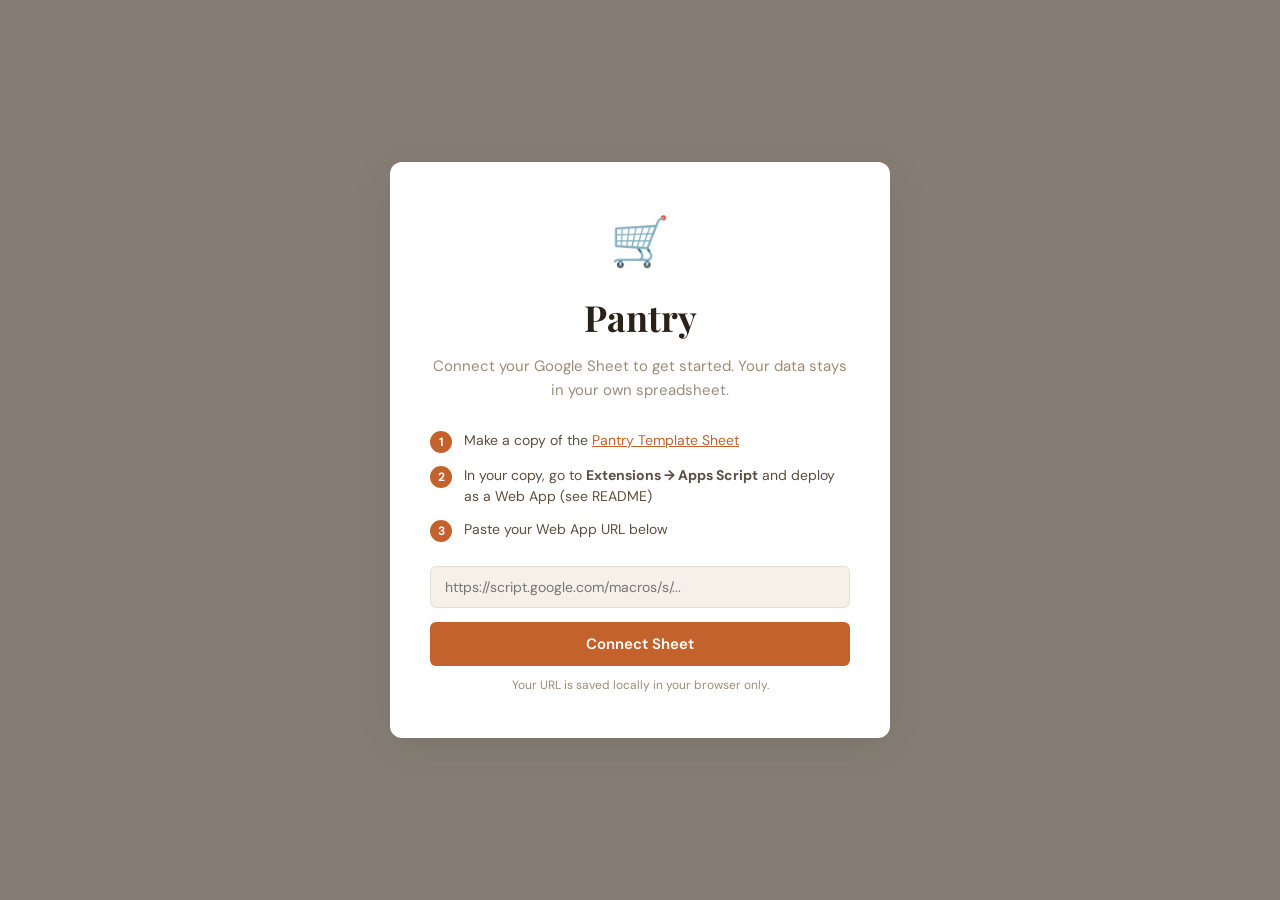
==== index.html @ daf3e523 "Add files via upload" ====
<!DOCTYPE html>
<html lang="en">
<head>
  <meta charset="UTF-8" />
  <meta name="viewport" content="width=device-width, initial-scale=1.0" />
  <title>Pantry — Grocery List Manager</title>
  <link rel="preconnect" href="https://fonts.googleapis.com" />
  <link rel="preconnect" href="https://fonts.gstatic.com" crossorigin />
  <link href="https://fonts.googleapis.com/css2?family=Playfair+Display:wght@400;600;700&family=DM+Sans:wght@300;400;500&display=swap" rel="stylesheet" />
  <link rel="stylesheet" href="style.css" />
</head>
<body>

  <!-- SETUP MODAL -->
  <div id="setup-modal" class="modal-overlay active">
    <div class="modal-box setup-box">
      <div class="setup-logo">🛒</div>
      <h1 class="setup-title">Pantry</h1>
      <p class="setup-sub">Connect your Google Sheet to get started. Your data stays in your own spreadsheet.</p>
      <div class="setup-steps">
        <div class="step">
          <span class="step-num">1</span>
          <span>Make a copy of the <a href="https://docs.google.com/spreadsheets/d/1BxiMVs0XRA5nFMdKvBdBZjgmUUqptlbs74OgVE2upms/copy" target="_blank">Pantry Template Sheet</a></span>
        </div>
        <div class="step">
          <span class="step-num">2</span>
          <span>In your copy, go to <strong>Extensions → Apps Script</strong> and deploy as a Web App (see README)</span>
        </div>
        <div class="step">
          <span class="step-num">3</span>
          <span>Paste your Web App URL below</span>
        </div>
      </div>
      <input id="sheet-url-input" class="setup-input" type="url" placeholder="https://script.google.com/macros/s/..." />
      <button class="btn-primary setup-connect" onclick="connectSheet()">Connect Sheet</button>
      <p class="setup-note">Your URL is saved locally in your browser only.</p>
    </div>
  </div>

  <!-- GENERIC MODAL -->
  <div id="generic-modal" class="modal-overlay">
    <div class="modal-box" id="generic-modal-box">
      <button class="modal-close" onclick="closeModal()">✕</button>
      <div id="generic-modal-content"></div>
    </div>
  </div>

  <!-- TOAST -->
  <div id="toast" class="toast"></div>

  <!-- APP SHELL -->
  <div id="app" class="app hidden">

    <!-- SIDEBAR -->
    <aside class="sidebar">
      <div class="sidebar-header">
        <span class="sidebar-logo">🛒</span>
        <span class="sidebar-title">Pantry</span>
      </div>
      <nav class="sidebar-nav">
        <button class="nav-btn active" data-view="database" onclick="switchView('database')">
          <span class="nav-icon">📦</span> Item Database
        </button>
        <button class="nav-btn" data-view="list" onclick="switchView('list')">
          <span class="nav-icon">📋</span> Shopping List
          <span id="list-badge" class="badge hidden">0</span>
        </button>
      </nav>
      <div class="sidebar-footer">
        <button class="btn-ghost small" onclick="openSetup()">⚙ Settings</button>
      </div>
    </aside>

    <!-- MAIN CONTENT -->
    <main class="main">

      <!-- DATABASE VIEW -->
      <section id="view-database" class="view active">
        <div class="view-header">
          <div>
            <h2 class="view-title">Item Database</h2>
            <p class="view-sub">Organize items into categories</p>
          </div>
          <div class="view-actions">
            <button class="btn-secondary" onclick="openAddCategory()">+ Category</button>
            <button class="btn-primary" onclick="openAddItem()">+ Item</button>
          </div>
        </div>

        <div id="db-loading" class="loading-state">
          <div class="spinner"></div> Loading your database…
        </div>
        <div id="db-empty" class="empty-state hidden">
          <div class="empty-icon">🥦</div>
          <p>No items yet. Start by adding a category.</p>
        </div>
        <div id="categories-container" class="categories-grid hidden"></div>
      </section>

      <!-- LIST VIEW -->
      <section id="view-list" class="view hidden">
        <div class="view-header">
          <div>
            <h2 class="view-title">Shopping List</h2>
            <p class="view-sub" id="list-subtitle">Your current shopping list</p>
          </div>
          <div class="view-actions">
            <button class="btn-secondary" onclick="openAddQuickItem()">+ Quick Add</button>
            <button class="btn-secondary" onclick="openNewListModal()">↺ New List</button>
            <button class="btn-danger" onclick="clearChecked()">Clear Checked</button>
          </div>
        </div>

        <div id="list-loading" class="loading-state hidden">
          <div class="spinner"></div> Loading…
        </div>
        <div id="list-empty" class="empty-state hidden">
          <div class="empty-icon">🛍️</div>
          <p>Your list is empty. Add items from the database.</p>
        </div>
        <div id="list-container" class="list-sections hidden"></div>
      </section>

    </main>
  </div>

  <script src="app.js"></script>
</body>
</html>
---- style.css ----
/* ============================================================
   PANTRY — CSS
   Aesthetic: Warm editorial market — cream, terracotta, sage
   ============================================================ */

:root {
  --cream: #f5f0e8;
  --cream-dark: #ede7d9;
  --parchment: #e8dece;
  --terracotta: #c4622d;
  --terracotta-light: #e07d4f;
  --terracotta-muted: #f2d5c4;
  --sage: #5a7a5e;
  --sage-light: #8aac8e;
  --sage-muted: #d4e4d6;
  --ink: #2a2118;
  --ink-mid: #5c4f40;
  --ink-light: #9c8c7a;
  --white: #ffffff;
  --danger: #b03a2e;
  --danger-light: #f5d0cc;

  --radius: 12px;
  --radius-sm: 6px;
  --shadow: 0 2px 16px rgba(42,33,24,0.10);
  --shadow-lg: 0 8px 40px rgba(42,33,24,0.14);

  --font-display: 'Playfair Display', Georgia, serif;
  --font-body: 'DM Sans', sans-serif;
}

*, *::before, *::after { box-sizing: border-box; margin: 0; padding: 0; }

html, body {
  height: 100%;
  font-family: var(--font-body);
  background: var(--cream);
  color: var(--ink);
  font-size: 15px;
  line-height: 1.5;
}

/* ---- LAYOUT ---- */
.app {
  display: flex;
  height: 100vh;
  overflow: hidden;
}
.app.hidden { display: none; }

/* ---- SIDEBAR ---- */
.sidebar {
  width: 220px;
  min-width: 220px;
  background: var(--ink);
  color: var(--cream);
  display: flex;
  flex-direction: column;
  padding: 0;
  border-right: none;
}
.sidebar-header {
  display: flex;
  align-items: center;
  gap: 10px;
  padding: 28px 20px 20px;
  border-bottom: 1px solid rgba(255,255,255,0.08);
}
.sidebar-logo { font-size: 22px; }
.sidebar-title {
  font-family: var(--font-display);
  font-size: 22px;
  font-weight: 700;
  letter-spacing: 0.02em;
  color: var(--cream);
}
.sidebar-nav {
  flex: 1;
  padding: 16px 12px;
  display: flex;
  flex-direction: column;
  gap: 4px;
}
.nav-btn {
  display: flex;
  align-items: center;
  gap: 10px;
  width: 100%;
  padding: 11px 14px;
  border: none;
  background: transparent;
  color: rgba(245,240,232,0.65);
  font-family: var(--font-body);
  font-size: 14px;
  font-weight: 500;
  border-radius: var(--radius-sm);
  cursor: pointer;
  transition: background 0.15s, color 0.15s;
  position: relative;
  text-align: left;
}
.nav-btn:hover { background: rgba(255,255,255,0.08); color: var(--cream); }
.nav-btn.active { background: var(--terracotta); color: #fff; }
.nav-icon { font-size: 16px; }
.sidebar-footer {
  padding: 16px 12px;
  border-top: 1px solid rgba(255,255,255,0.08);
}

/* ---- BADGE ---- */
.badge {
  background: var(--terracotta-light);
  color: #fff;
  font-size: 11px;
  font-weight: 700;
  border-radius: 20px;
  padding: 1px 7px;
  margin-left: auto;
}
.badge.hidden { display: none; }

/* ---- MAIN ---- */
.main {
  flex: 1;
  overflow-y: auto;
  background: var(--cream);
  padding: 0;
}

/* ---- VIEWS ---- */
.view { display: none; padding: 36px 40px; }
.view.active { display: block; }
.view-header {
  display: flex;
  justify-content: space-between;
  align-items: flex-start;
  margin-bottom: 32px;
  flex-wrap: wrap;
  gap: 16px;
}
.view-title {
  font-family: var(--font-display);
  font-size: 30px;
  font-weight: 700;
  color: var(--ink);
  line-height: 1.1;
}
.view-sub { color: var(--ink-light); font-size: 13.5px; margin-top: 4px; }
.view-actions { display: flex; gap: 10px; flex-wrap: wrap; }

/* ---- BUTTONS ---- */
button { cursor: pointer; font-family: var(--font-body); }
.btn-primary {
  background: var(--terracotta);
  color: #fff;
  border: none;
  padding: 9px 18px;
  border-radius: var(--radius-sm);
  font-size: 14px;
  font-weight: 500;
  transition: background 0.15s, transform 0.1s;
}
.btn-primary:hover { background: var(--terracotta-light); transform: translateY(-1px); }
.btn-secondary {
  background: var(--white);
  color: var(--ink);
  border: 1.5px solid var(--parchment);
  padding: 9px 18px;
  border-radius: var(--radius-sm);
  font-size: 14px;
  font-weight: 500;
  transition: border-color 0.15s, background 0.15s;
}
.btn-secondary:hover { border-color: var(--terracotta); background: var(--terracotta-muted); }
.btn-danger {
  background: transparent;
  color: var(--danger);
  border: 1.5px solid var(--danger-light);
  padding: 9px 18px;
  border-radius: var(--radius-sm);
  font-size: 14px;
  font-weight: 500;
  transition: background 0.15s;
}
.btn-danger:hover { background: var(--danger-light); }
.btn-ghost {
  background: transparent;
  color: rgba(245,240,232,0.55);
  border: none;
  font-size: 13px;
  padding: 7px 10px;
  border-radius: var(--radius-sm);
  transition: color 0.15s;
}
.btn-ghost:hover { color: var(--cream); }
.btn-ghost.small { font-size: 12px; }
.btn-icon {
  background: none;
  border: none;
  color: var(--ink-light);
  font-size: 14px;
  padding: 4px 7px;
  border-radius: var(--radius-sm);
  transition: color 0.15s, background 0.15s;
}
.btn-icon:hover { color: var(--terracotta); background: var(--terracotta-muted); }

/* ---- CATEGORIES GRID ---- */
.categories-grid {
  display: grid;
  grid-template-columns: repeat(auto-fill, minmax(300px, 1fr));
  gap: 20px;
}
.category-card {
  background: var(--white);
  border-radius: var(--radius);
  box-shadow: var(--shadow);
  overflow: hidden;
  border: 1px solid var(--parchment);
  transition: box-shadow 0.2s;
}
.category-card:hover { box-shadow: var(--shadow-lg); }
.category-header {
  display: flex;
  align-items: center;
  justify-content: space-between;
  padding: 14px 16px 12px;
  border-bottom: 1px solid var(--cream-dark);
  background: var(--cream);
}
.category-name {
  font-family: var(--font-display);
  font-size: 16px;
  font-weight: 600;
  color: var(--ink);
}
.category-actions { display: flex; gap: 4px; }
.category-items { padding: 10px 0; min-height: 40px; }
.item-row {
  display: flex;
  align-items: center;
  padding: 7px 16px;
  gap: 10px;
  transition: background 0.12s;
  cursor: pointer;
}
.item-row:hover { background: var(--cream); }
.item-row.in-list { background: var(--sage-muted); }
.item-dot {
  width: 8px; height: 8px;
  border-radius: 50%;
  background: var(--parchment);
  flex-shrink: 0;
  transition: background 0.15s;
}
.item-row.in-list .item-dot { background: var(--sage); }
.item-name { flex: 1; font-size: 14px; color: var(--ink-mid); }
.item-row.in-list .item-name { color: var(--sage); font-weight: 500; }
.item-actions { display: flex; gap: 2px; opacity: 0; transition: opacity 0.15s; }
.item-row:hover .item-actions { opacity: 1; }
.add-to-list-btn {
  background: var(--sage-muted);
  color: var(--sage);
  border: none;
  border-radius: var(--radius-sm);
  font-size: 12px;
  font-weight: 600;
  padding: 3px 10px;
  cursor: pointer;
  transition: background 0.15s;
}
.add-to-list-btn:hover { background: var(--sage-light); color: #fff; }
.remove-from-list-btn {
  background: var(--terracotta-muted);
  color: var(--terracotta);
  border: none;
  border-radius: var(--radius-sm);
  font-size: 12px;
  font-weight: 600;
  padding: 3px 8px;
  cursor: pointer;
  transition: background 0.15s;
}
.remove-from-list-btn:hover { background: var(--terracotta); color: #fff; }
.category-add-item {
  padding: 8px 16px 12px;
  border-top: 1px dashed var(--parchment);
}
.category-add-item-btn {
  background: none;
  border: none;
  color: var(--ink-light);
  font-size: 13px;
  padding: 4px 0;
  cursor: pointer;
  transition: color 0.15s;
}
.category-add-item-btn:hover { color: var(--terracotta); }

/* ---- SHOPPING LIST ---- */
.list-sections { display: flex; flex-direction: column; gap: 24px; }
.list-section-header {
  display: flex;
  align-items: center;
  gap: 10px;
  margin-bottom: 10px;
}
.list-section-title {
  font-family: var(--font-display);
  font-size: 16px;
  font-weight: 600;
  color: var(--ink);
}
.list-item-card {
  background: var(--white);
  border: 1px solid var(--parchment);
  border-radius: var(--radius-sm);
  display: flex;
  align-items: center;
  padding: 10px 16px;
  gap: 14px;
  margin-bottom: 6px;
  transition: opacity 0.2s, background 0.15s;
}
.list-item-card.checked {
  opacity: 0.5;
  background: var(--cream-dark);
}
.list-item-card.checked .list-item-name {
  text-decoration: line-through;
  color: var(--ink-light);
}
.check-box {
  width: 20px; height: 20px;
  border-radius: 4px;
  border: 2px solid var(--parchment);
  flex-shrink: 0;
  cursor: pointer;
  background: #fff;
  display: flex;
  align-items: center;
  justify-content: center;
  font-size: 12px;
  transition: background 0.15s, border-color 0.15s;
}
.list-item-card.checked .check-box {
  background: var(--sage);
  border-color: var(--sage);
  color: #fff;
}
.list-item-name { flex: 1; font-size: 14.5px; color: var(--ink); }
.qty-control {
  display: flex;
  align-items: center;
  gap: 6px;
  background: var(--cream);
  border-radius: var(--radius-sm);
  padding: 3px 6px;
}
.qty-btn {
  background: none;
  border: none;
  color: var(--ink-mid);
  font-size: 16px;
  font-weight: 700;
  padding: 0 4px;
  cursor: pointer;
  line-height: 1;
  transition: color 0.15s;
}
.qty-btn:hover { color: var(--terracotta); }
.qty-display {
  min-width: 22px;
  text-align: center;
  font-size: 14px;
  font-weight: 600;
  color: var(--ink);
}
.list-delete-btn {
  background: none;
  border: none;
  color: var(--ink-light);
  font-size: 16px;
  padding: 2px 6px;
  cursor: pointer;
  border-radius: var(--radius-sm);
  transition: color 0.15s, background 0.15s;
}
.list-delete-btn:hover { color: var(--danger); background: var(--danger-light); }

/* ---- MODAL ---- */
.modal-overlay {
  position: fixed;
  inset: 0;
  background: rgba(42,33,24,0.55);
  backdrop-filter: blur(3px);
  z-index: 1000;
  display: flex;
  align-items: center;
  justify-content: center;
  padding: 20px;
  opacity: 0;
  pointer-events: none;
  transition: opacity 0.2s;
}
.modal-overlay.active {
  opacity: 1;
  pointer-events: all;
}
.modal-box {
  background: var(--white);
  border-radius: var(--radius);
  box-shadow: var(--shadow-lg);
  padding: 32px;
  width: 100%;
  max-width: 460px;
  position: relative;
  max-height: 90vh;
  overflow-y: auto;
}
.modal-close {
  position: absolute;
  top: 16px; right: 16px;
  background: none; border: none;
  font-size: 18px;
  color: var(--ink-light);
  cursor: pointer;
  border-radius: 4px;
  padding: 2px 7px;
  transition: color 0.15s, background 0.15s;
}
.modal-close:hover { color: var(--ink); background: var(--cream); }
.modal-title {
  font-family: var(--font-display);
  font-size: 22px;
  font-weight: 700;
  color: var(--ink);
  margin-bottom: 20px;
}
.modal-label {
  display: block;
  font-size: 12px;
  font-weight: 600;
  letter-spacing: 0.06em;
  text-transform: uppercase;
  color: var(--ink-light);
  margin-bottom: 6px;
  margin-top: 14px;
}
.modal-input, .modal-select {
  width: 100%;
  padding: 10px 13px;
  border: 1.5px solid var(--parchment);
  border-radius: var(--radius-sm);
  font-family: var(--font-body);
  font-size: 14.5px;
  color: var(--ink);
  background: var(--cream);
  outline: none;
  transition: border-color 0.15s;
}
.modal-input:focus, .modal-select:focus { border-color: var(--terracotta); background: #fff; }
.modal-actions {
  display: flex;
  gap: 10px;
  justify-content: flex-end;
  margin-top: 24px;
}
.modal-checkbox-row {
  display: flex;
  align-items: center;
  gap: 10px;
  margin-top: 14px;
  font-size: 14px;
  color: var(--ink-mid);
  cursor: pointer;
}
.modal-checkbox-row input { cursor: pointer; }

/* ---- SETUP MODAL ---- */
.setup-box {
  max-width: 500px;
  text-align: center;
  padding: 44px 40px;
}
.setup-logo { font-size: 48px; margin-bottom: 12px; }
.setup-title {
  font-family: var(--font-display);
  font-size: 36px;
  font-weight: 700;
  color: var(--ink);
  margin-bottom: 10px;
}
.setup-sub { color: var(--ink-light); margin-bottom: 28px; line-height: 1.6; }
.setup-steps {
  text-align: left;
  margin-bottom: 24px;
  display: flex;
  flex-direction: column;
  gap: 12px;
}
.step {
  display: flex;
  align-items: flex-start;
  gap: 12px;
  font-size: 14px;
  color: var(--ink-mid);
  line-height: 1.5;
}
.step a { color: var(--terracotta); }
.step-num {
  background: var(--terracotta);
  color: #fff;
  width: 22px; height: 22px;
  border-radius: 50%;
  display: flex;
  align-items: center;
  justify-content: center;
  font-size: 12px;
  font-weight: 700;
  flex-shrink: 0;
  margin-top: 1px;
}
.setup-input {
  width: 100%;
  padding: 11px 14px;
  border: 1.5px solid var(--parchment);
  border-radius: var(--radius-sm);
  font-family: var(--font-body);
  font-size: 14px;
  color: var(--ink);
  background: var(--cream);
  margin-bottom: 14px;
  outline: none;
  transition: border-color 0.15s;
}
.setup-input:focus { border-color: var(--terracotta); background: #fff; }
.setup-connect {
  width: 100%;
  padding: 12px;
  font-size: 15px;
  font-weight: 600;
  border-radius: var(--radius-sm);
  margin-bottom: 10px;
}
.setup-note { font-size: 12px; color: var(--ink-light); }

/* ---- NEW LIST MODAL ---- */
.prev-list-preview {
  border: 1px solid var(--parchment);
  border-radius: var(--radius-sm);
  max-height: 220px;
  overflow-y: auto;
  margin-top: 6px;
}
.prev-item-row {
  display: flex;
  align-items: center;
  gap: 10px;
  padding: 8px 14px;
  border-bottom: 1px solid var(--cream-dark);
  font-size: 14px;
}
.prev-item-row:last-child { border-bottom: none; }
.prev-item-row input { cursor: pointer; }
.prev-item-row label { flex: 1; cursor: pointer; color: var(--ink-mid); }
.prev-item-row .cat-tag {
  font-size: 11px;
  background: var(--cream-dark);
  color: var(--ink-light);
  border-radius: 20px;
  padding: 1px 8px;
}

/* ---- STATES ---- */
.loading-state {
  display: flex;
  align-items: center;
  gap: 14px;
  color: var(--ink-light);
  font-size: 14px;
  padding: 40px 0;
}
.empty-state {
  text-align: center;
  padding: 60px 20px;
  color: var(--ink-light);
}
.empty-icon { font-size: 42px; margin-bottom: 12px; }
.empty-state p { font-size: 15px; }
.hidden { display: none !important; }
.spinner {
  width: 20px; height: 20px;
  border: 2px solid var(--parchment);
  border-top-color: var(--terracotta);
  border-radius: 50%;
  animation: spin 0.7s linear infinite;
}
@keyframes spin { to { transform: rotate(360deg); } }

/* ---- TOAST ---- */
.toast {
  position: fixed;
  bottom: 28px;
  left: 50%;
  transform: translateX(-50%) translateY(20px);
  background: var(--ink);
  color: var(--cream);
  padding: 10px 22px;
  border-radius: 40px;
  font-size: 14px;
  font-weight: 500;
  opacity: 0;
  transition: opacity 0.2s, transform 0.2s;
  z-index: 9999;
  pointer-events: none;
  white-space: nowrap;
}
.toast.show {
  opacity: 1;
  transform: translateX(-50%) translateY(0);
}

/* ---- RESPONSIVE ---- */
@media (max-width: 700px) {
  .app { flex-direction: column; }
  .sidebar { width: 100%; min-width: unset; flex-direction: row; height: auto; padding: 12px; }
  .sidebar-header { border-bottom: none; padding: 0; }
  .sidebar-nav { flex-direction: row; padding: 0; flex: 1; }
  .sidebar-footer { display: none; }
  .view { padding: 20px 16px; }
  .categories-grid { grid-template-columns: 1fr; }
}
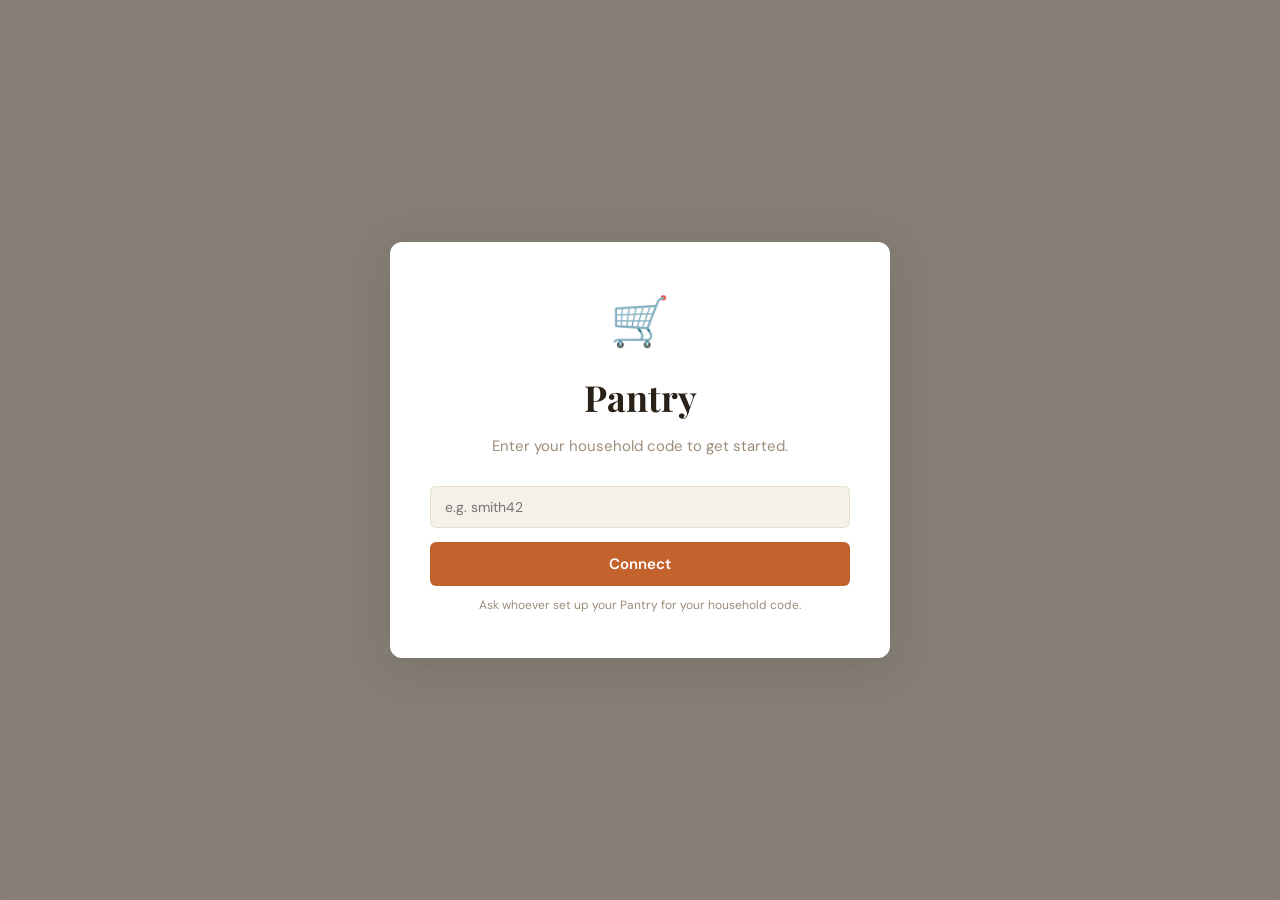
==== commit 64f091c4: "Add files via upload" ====
--- a/index.html
+++ b/index.html
@@ -16,24 +16,10 @@
     <div class="modal-box setup-box">
       <div class="setup-logo">🛒</div>
       <h1 class="setup-title">Pantry</h1>
-      <p class="setup-sub">Connect your Google Sheet to get started. Your data stays in your own spreadsheet.</p>
-      <div class="setup-steps">
-        <div class="step">
-          <span class="step-num">1</span>
-          <span>Make a copy of the <a href="https://docs.google.com/spreadsheets/d/1BxiMVs0XRA5nFMdKvBdBZjgmUUqptlbs74OgVE2upms/copy" target="_blank">Pantry Template Sheet</a></span>
-        </div>
-        <div class="step">
-          <span class="step-num">2</span>
-          <span>In your copy, go to <strong>Extensions → Apps Script</strong> and deploy as a Web App (see README)</span>
-        </div>
-        <div class="step">
-          <span class="step-num">3</span>
-          <span>Paste your Web App URL below</span>
-        </div>
-      </div>
-      <input id="sheet-url-input" class="setup-input" type="url" placeholder="https://script.google.com/macros/s/..." />
-      <button class="btn-primary setup-connect" onclick="connectSheet()">Connect Sheet</button>
-      <p class="setup-note">Your URL is saved locally in your browser only.</p>
+      <p class="setup-sub">Enter your household code to get started.</p>
+      <input id="household-code-input" class="setup-input" type="text" placeholder="e.g. smith42" autocomplete="off" autocapitalize="off" />
+      <button class="btn-primary setup-connect" onclick="connectWithCode()">Connect</button>
+      <p class="setup-note">Ask whoever set up your Pantry for your household code.</p>
     </div>
   </div>
 
@@ -67,7 +53,7 @@
         </button>
       </nav>
       <div class="sidebar-footer">
-        <button class="btn-ghost small" onclick="openSetup()">⚙ Settings</button>
+        <button class="btn-ghost small" onclick="openSetup()">⚙ Change Household</button>
       </div>
     </aside>
 
@@ -107,6 +93,8 @@
           <div class="view-actions">
             <button class="btn-secondary" onclick="openAddQuickItem()">+ Quick Add</button>
             <button class="btn-secondary" onclick="openNewListModal()">↺ New List</button>
+            <button class="btn-secondary" onclick="saveCurrentList()">💾 Save List</button>
+            <button class="btn-secondary" onclick="openRestoreModal()">⟳ Restore</button>
             <button class="btn-danger" onclick="clearChecked()">Clear Checked</button>
           </div>
         </div>
--- a/style.css
+++ b/style.css
@@ -239,7 +239,7 @@
 .item-row {
   display: flex;
   align-items: center;
-  padding: 7px 16px;
+  padding: 4px 16px;
   gap: 10px;
   transition: background 0.12s;
   cursor: pointer;
@@ -247,12 +247,17 @@
 .item-row:hover { background: var(--cream); }
 .item-row.in-list { background: var(--sage-muted); }
 .item-dot {
-  width: 8px; height: 8px;
+  width: 12px; height: 12px;
   border-radius: 50%;
   background: var(--parchment);
   flex-shrink: 0;
-  transition: background 0.15s;
-}
+  transition: background 0.15s, transform 0.1s;
+  cursor: pointer;
+  padding: 4px;
+  box-sizing: content-box;
+  margin: -4px;
+}
+.item-dot:hover { transform: scale(1.25); }
 .item-row.in-list .item-dot { background: var(--sage); }
 .item-name { flex: 1; font-size: 14px; color: var(--ink-mid); }
 .item-row.in-list .item-name { color: var(--sage); font-weight: 500; }
@@ -298,16 +303,16 @@
 .category-add-item-btn:hover { color: var(--terracotta); }
 
 /* ---- SHOPPING LIST ---- */
-.list-sections { display: flex; flex-direction: column; gap: 24px; }
+.list-sections { display: flex; flex-direction: column; gap: 12px; }
 .list-section-header {
   display: flex;
   align-items: center;
   gap: 10px;
-  margin-bottom: 10px;
+  margin-bottom: 4px;
 }
 .list-section-title {
   font-family: var(--font-display);
-  font-size: 16px;
+  font-size: 14px;
   font-weight: 600;
   color: var(--ink);
 }
@@ -317,9 +322,9 @@
   border-radius: var(--radius-sm);
   display: flex;
   align-items: center;
-  padding: 10px 16px;
-  gap: 14px;
-  margin-bottom: 6px;
+  padding: 5px 12px;
+  gap: 10px;
+  margin-bottom: 3px;
   transition: opacity 0.2s, background 0.15s;
 }
 .list-item-card.checked {
@@ -621,6 +626,46 @@
   transform: translateX(-50%) translateY(0);
 }
 
+/* ---- DRAG & DROP ---- */
+.drag-handle {
+  color: var(--ink-light);
+  font-size: 16px;
+  cursor: grab;
+  padding: 0 6px 0 0;
+  line-height: 1;
+  user-select: none;
+  flex-shrink: 0;
+}
+.drag-handle:active { cursor: grabbing; }
+.category-card.dragging {
+  opacity: 0.4;
+}
+.category-card.drag-over {
+  outline: 2px dashed var(--terracotta);
+  outline-offset: 2px;
+}
+
+/* ---- AISLE TAGS ---- */
+.category-aisle {
+  font-size: 11px;
+  font-weight: 600;
+  background: var(--terracotta-muted);
+  color: var(--terracotta);
+  border-radius: 20px;
+  padding: 2px 8px;
+  margin-left: 6px;
+  white-space: nowrap;
+}
+.list-aisle-tag {
+  font-size: 11px;
+  font-weight: 600;
+  background: var(--terracotta-muted);
+  color: var(--terracotta);
+  border-radius: 20px;
+  padding: 1px 8px;
+  margin-left: 6px;
+}
+
 /* ---- RESPONSIVE ---- */
 @media (max-width: 700px) {
   .app { flex-direction: column; }
